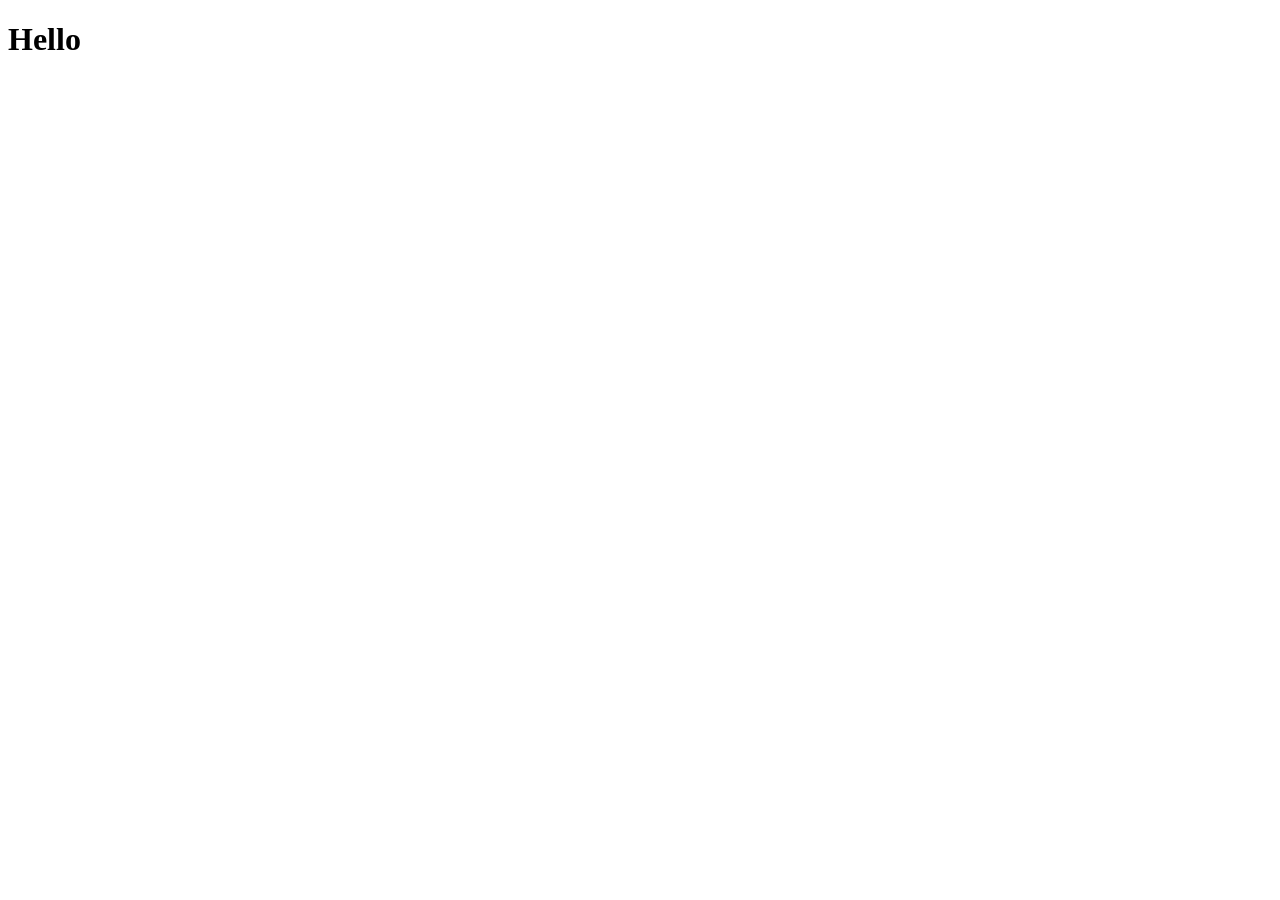
==== index.html @ c53c1aeb "index.html name change" ====
<!DOCTYPE html>
<html lang="en">
<head>
    <meta charset="UTF-8">
    <meta name="viewport" content="width=device-width, initial-scale=1.0">
    <title>Document</title>
</head>

<body>
    <h1>Hello</h1>
    <main>
        <section></section>
        <section></section>
        <section></section>
    </main>

    <header></header>

    <footer></footer>

<section></section>
</body>

</html>
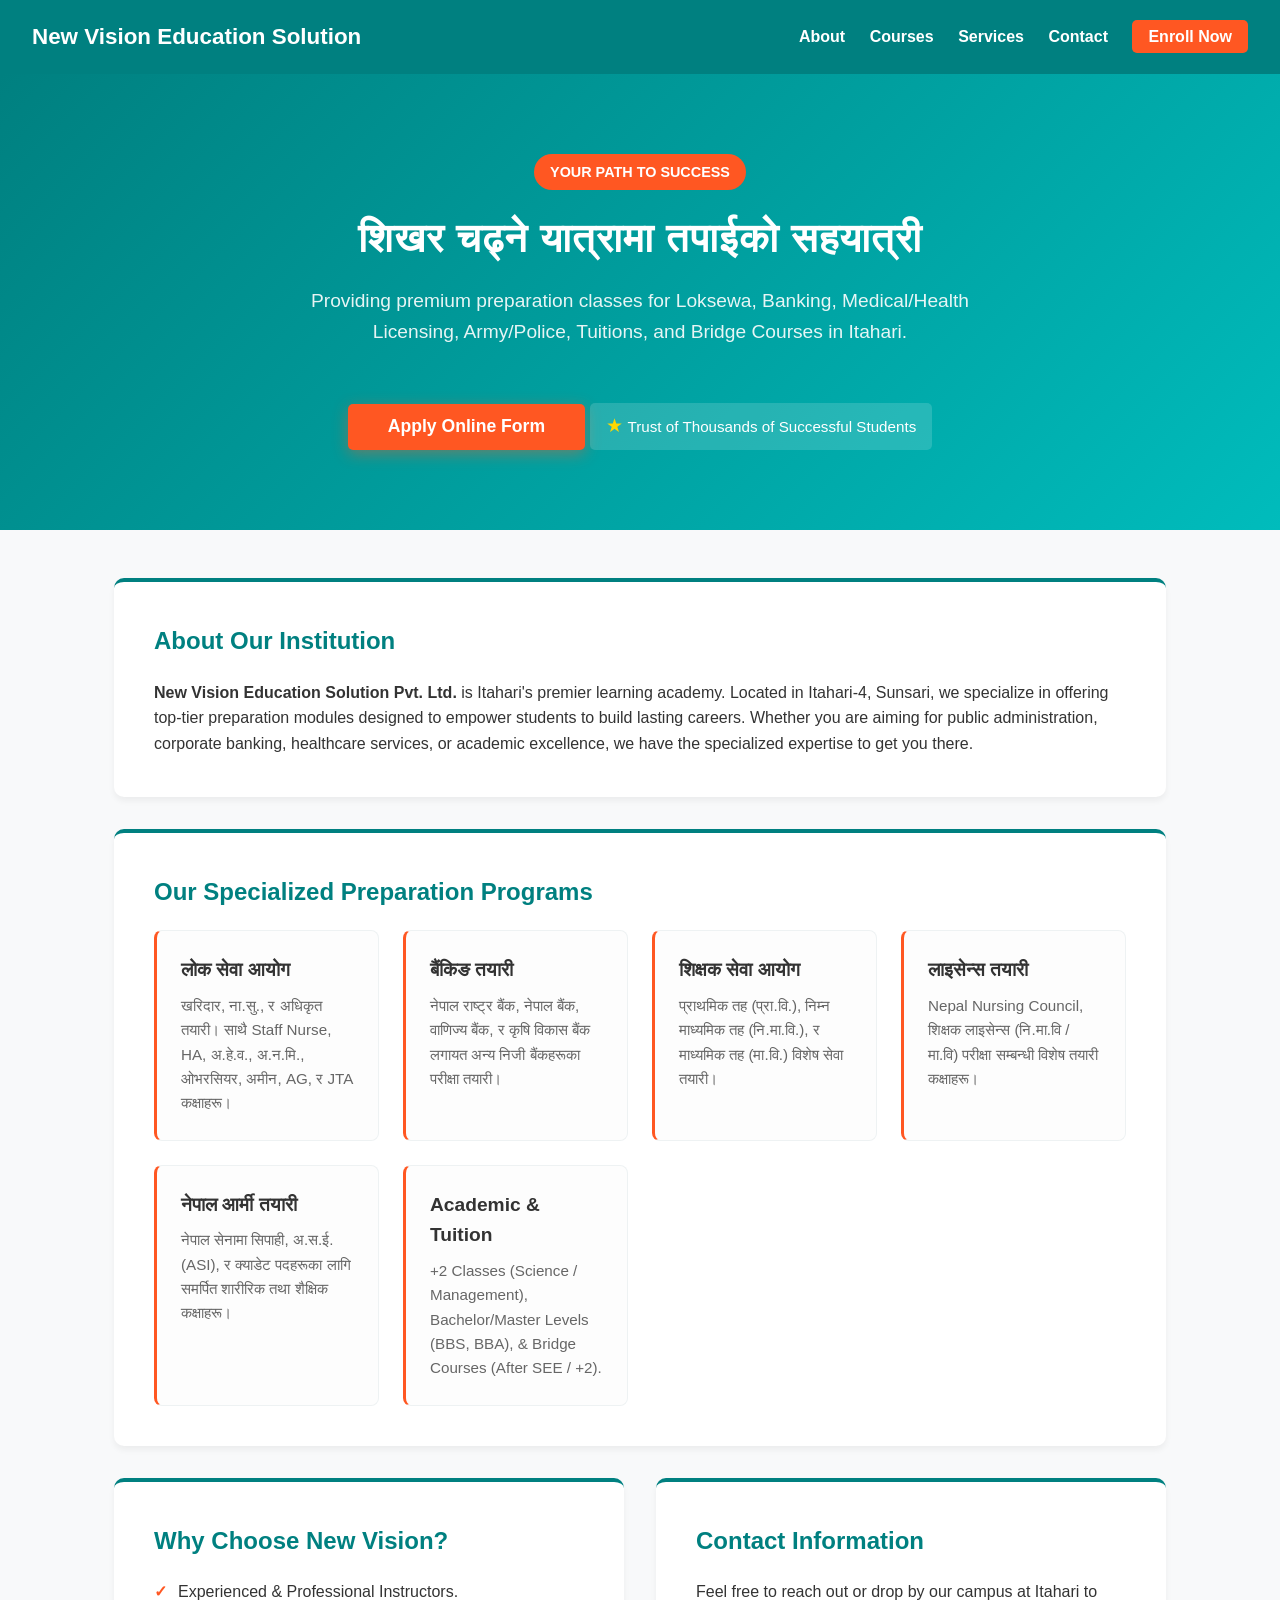
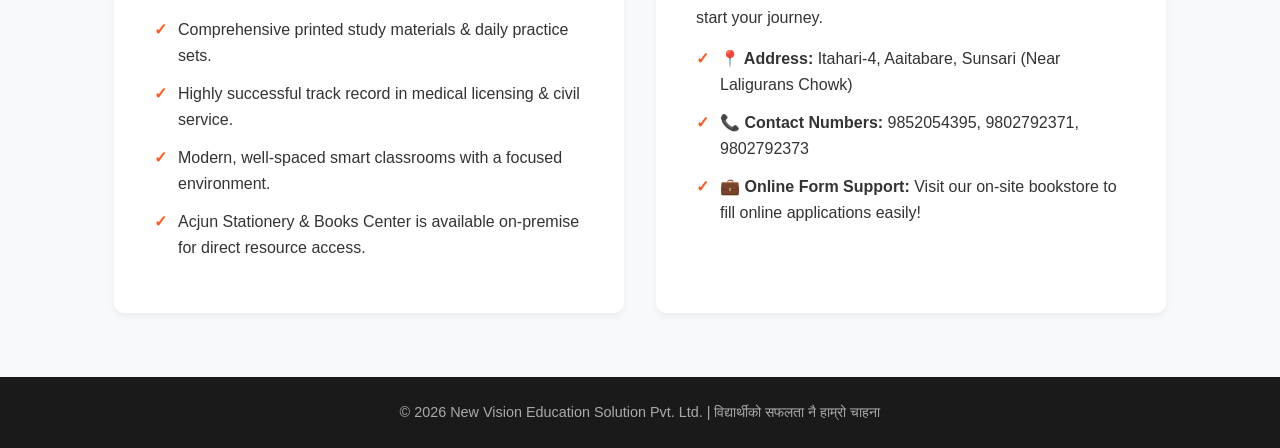
==== commit 6c4c35be: "i had added a enroll.html" ====
--- a/index.html
+++ b/index.html
@@ -3,22 +3,117 @@
 <head>
     <meta charset="UTF-8">
     <meta name="viewport" content="width=device-width, initial-scale=1.0">
-    <title>Document</title>
+    <title>New Vision Education Solution - Itahari</title>
+    <link rel="stylesheet" href="style.css">
 </head>
+<body>
 
-<body>
-    <h1>Hello</h1>
+    <!-- Header Navigation -->
+    <header>
+        <div class="logo">
+            <h1>New Vision Education Solution</h1>
+        </div>
+        <nav>
+            <a href="#about">About</a>
+            <a href="#courses">Courses</a>
+            <a href="#features">Services</a>
+            <a href="#contact">Contact</a>
+            <a href="enroll.html" style="background-color: #ff5722; padding: 0.5rem 1rem; border-radius: 5px; margin-left: 20px;">Enroll Now</a>
+        </nav>
+    </header>
+
+    <!-- Hero Banner -->
+    <div class="hero-banner">
+        <span class="badge">Your Path to Success</span>
+        <h2>शिखर चढ्ने यात्रामा तपाईको सहयात्री</h2>
+        <p>Providing premium preparation classes for Loksewa, Banking, Medical/Health Licensing, Army/Police, Tuitions, and Bridge Courses in Itahari.</p>
+        <button class="btn-enroll" onclick="window.location.href='enroll.html'">Apply Online Form</button>
+        <div class="rating-badge">
+            <span>★</span> Trust of Thousands of Successful Students
+        </div>
+    </div>
+
+    <!-- Main Content Container -->
     <main>
-        <section></section>
-        <section></section>
-        <section></section>
+        
+        <!-- About Section -->
+        <section id="about">
+            <h2>About Our Institution</h2>
+            <p><strong>New Vision Education Solution Pvt. Ltd.</strong> is Itahari's premier learning academy. Located in Itahari-4, Sunsari, we specialize in offering top-tier preparation modules designed to empower students to build lasting careers. Whether you are aiming for public administration, corporate banking, healthcare services, or academic excellence, we have the specialized expertise to get you there.</p>
+        </section>
+
+        <!-- Courses Section -->
+        <section id="courses">
+            <h2>Our Specialized Preparation Programs</h2>
+            <div class="courses-grid">
+                
+                <div class="course-card">
+                    <h3>लोक सेवा आयोग</h3>
+                    <p>खरिदार, ना.सु., र अधिकृत तयारी। साथै Staff Nurse, HA, अ.हे.व., अ.न.मि., ओभरसियर, अमीन, AG, र JTA कक्षाहरू।</p>
+                </div>
+
+                <div class="course-card">
+                    <h3>बैंकिङ तयारी</h3>
+                    <p>नेपाल राष्ट्र बैंक, नेपाल बैंक, वाणिज्य बैंक, र कृषि विकास बैंक लगायत अन्य निजी बैंकहरूका परीक्षा तयारी।</p>
+                </div>
+
+                <div class="course-card">
+                    <h3>शिक्षक सेवा आयोग</h3>
+                    <p>प्राथमिक तह (प्रा.वि.), निम्न माध्यमिक तह (नि.मा.वि.), र माध्यमिक तह (मा.वि.) विशेष सेवा तयारी।</p>
+                </div>
+
+                <div class="course-card">
+                    <h3>लाइसेन्स तयारी</h3>
+                    <p>Nepal Nursing Council, शिक्षक लाइसेन्स (नि.मा.वि / मा.वि) परीक्षा सम्बन्धी विशेष तयारी कक्षाहरू।</p>
+                </div>
+
+                <div class="course-card">
+                    <h3>नेपाल आर्मी तयारी</h3>
+                    <p>नेपाल सेनामा सिपाही, अ.स.ई. (ASI), र क्याडेट पदहरूका लागि समर्पित शारीरिक तथा शैक्षिक कक्षाहरू।</p>
+                </div>
+
+                <div class="course-card">
+                    <h3>Academic & Tuition</h3>
+                    <p>+2 Classes (Science / Management), Bachelor/Master Levels (BBS, BBA), & Bridge Courses (After SEE / +2).</p>
+                </div>
+
+            </div>
+        </section>
+
+        <!-- Dynamic Side-by-Side Grid (Services & Contact Info) -->
+        <div class="side-by-side-grid">
+            
+            <!-- Features / Services Section -->
+            <section id="features">
+                <h2>Why Choose New Vision?</h2>
+                <ul>
+                    <li>Experienced & Professional Instructors.</li>
+                    <li>Comprehensive printed study materials & daily practice sets.</li>
+                    <li>Highly successful track record in medical licensing & civil service.</li>
+                    <li>Modern, well-spaced smart classrooms with a focused environment.</li>
+                    <li>Acjun Stationery & Books Center is available on-premise for direct resource access.</li>
+                </ul>
+            </section>
+
+            <!-- Contact & Location Section -->
+            <section id="contact">
+                <h2>Contact Information</h2>
+                <p>Feel free to reach out or drop by our campus at Itahari to start your journey.</p>
+                <ul style="margin-top: 1rem;">
+                    <li><strong>📍 Address:</strong> Itahari-4, Aaitabare, Sunsari (Near Laligurans Chowk)</li>
+                    <li><strong>📞 Contact Numbers:</strong> 9852054395, 9802792371, 9802792373</li>
+                    <li><strong>💼 Online Form Support:</strong> Visit our on-site bookstore to fill online applications easily!</li>
+                </ul>
+            </section>
+
+        </div>
+
     </main>
 
-    <header></header>
+    <!-- Footer Area -->
+    <footer>
+        <p>&copy; 2026 New Vision Education Solution Pvt. Ltd. | विद्यार्थीको सफलता नै हाम्रो चाहना</p>
+    </footer>
 
-    <footer></footer>
-
-<section></section>
 </body>
-
 </html>
--- a/style.css
+++ b/style.css
@@ -0,0 +1,198 @@
+/* Base Setup */
+* {
+    margin: 0;
+    padding: 0;
+    box-sizing: border-box;
+    font-family: 'Segoe UI', Tahoma, Geneva, Verdana, sans-serif;
+}
+
+body {
+    background-color: #f8f9fa;
+    color: #333;
+    line-height: 1.6;
+}
+
+/* Header Navigation */
+header {
+    background-color: #008080;
+    color: white;
+    padding: 1.2rem 2rem;
+    display: flex;
+    justify-content: space-between;
+    align-items: center;
+    box-shadow: 0 2px 10px rgba(0, 0, 0, 0.1);
+}
+
+.logo h1 {
+    font-size: 1.4rem;
+    font-weight: 700;
+}
+
+nav a {
+    color: white;
+    text-decoration: none;
+    margin-left: 20px;
+    font-weight: 600;
+    transition: color 0.2s;
+}
+
+nav a:hover {
+    color: #ff5722;
+}
+
+/* Hero Banner */
+.hero-banner {
+    background: linear-gradient(135deg, #008080 0%, #00bcbc 100%);
+    color: white;
+    text-align: center;
+    padding: 5rem 1.5rem;
+    position: relative;
+}
+
+.hero-banner .badge {
+    background-color: #ff5722;
+    color: white;
+    padding: 0.4rem 1rem;
+    border-radius: 50px;
+    font-weight: bold;
+    display: inline-block;
+    margin-bottom: 1rem;
+    font-size: 0.9rem;
+    text-transform: uppercase;
+}
+
+.hero-banner h2 {
+    font-size: 2.5rem;
+    margin-bottom: 1rem;
+    letter-spacing: 1px;
+}
+
+.hero-banner p {
+    font-size: 1.2rem;
+    max-width: 700px;
+    margin: 0 auto 2rem auto;
+    opacity: 0.9;
+}
+
+/* Trust Badge Style */
+.rating-badge {
+    display: inline-flex;
+    align-items: center;
+    background: rgba(255, 255, 255, 0.15);
+    padding: 0.5rem 1rem;
+    border-radius: 5px;
+    margin-top: 1.5rem;
+    font-size: 0.95rem;
+}
+
+.rating-badge span {
+    color: #ffd700;
+    margin-right: 5px;
+    font-size: 1.2rem;
+}
+
+.btn-enroll {
+    background-color: #ff5722;
+    color: white;
+    padding: 0.8rem 2.5rem;
+    border: none;
+    border-radius: 5px;
+    font-size: 1.1rem;
+    font-weight: bold;
+    cursor: pointer;
+    box-shadow: 0 4px 15px rgba(255, 87, 34, 0.4);
+    transition: background 0.3s, transform 0.2s;
+}
+
+.btn-enroll:hover {
+    background-color: #e64a19;
+    transform: translateY(-2px);
+}
+
+/* Main Content Container */
+main {
+    max-width: 1100px;
+    margin: 3rem auto;
+    padding: 0 1.5rem;
+    display: flex;
+    flex-direction: column;
+    gap: 2rem;
+}
+
+/* Side-by-Side Grid Layout for Services & Contact */
+.side-by-side-grid {
+    display: grid;
+    grid-template-columns: repeat(auto-fit, minmax(300px, 1fr));
+    gap: 2rem;
+}
+
+/* Styled Sections */
+section {
+    background: white;
+    padding: 2.5rem;
+    border-radius: 10px;
+    box-shadow: 0 4px 6px rgba(0, 0, 0, 0.05);
+    border-top: 4px solid #008080;
+}
+
+section h2 {
+    color: #008080;
+    margin-bottom: 1.2rem;
+    font-size: 1.5rem;
+}
+
+/* Course Grid Layout */
+.courses-grid {
+    display: grid;
+    grid-template-columns: repeat(auto-fit, minmax(220px, 1fr));
+    gap: 1.5rem;
+    margin-top: 1rem;
+}
+
+.course-card {
+    background: #fdfdfd;
+    border: 1px solid #eef2f3;
+    padding: 1.5rem;
+    border-radius: 8px;
+    border-left: 3px solid #ff5722;
+}
+
+.course-card h3 {
+    color: #333;
+    font-size: 1.2rem;
+    margin-bottom: 0.5rem;
+}
+
+.course-card p {
+    font-size: 0.95rem;
+    color: #666;
+}
+
+/* List Items Styling */
+section ul {
+    list-style: none;
+}
+
+section ul li {
+    margin-bottom: 0.8rem;
+    position: relative;
+    padding-left: 1.5rem;
+}
+
+section ul li::before {
+    content: "✓";
+    color: #ff5722;
+    font-weight: bold;
+    position: absolute;
+    left: 0;
+}
+
+/* Footer */
+footer {
+    background-color: #1a1a1a;
+    color: #aaa;
+    text-align: center;
+    padding: 1.5rem;
+    font-size: 0.9rem;
+    margin-top: 4rem;
+}
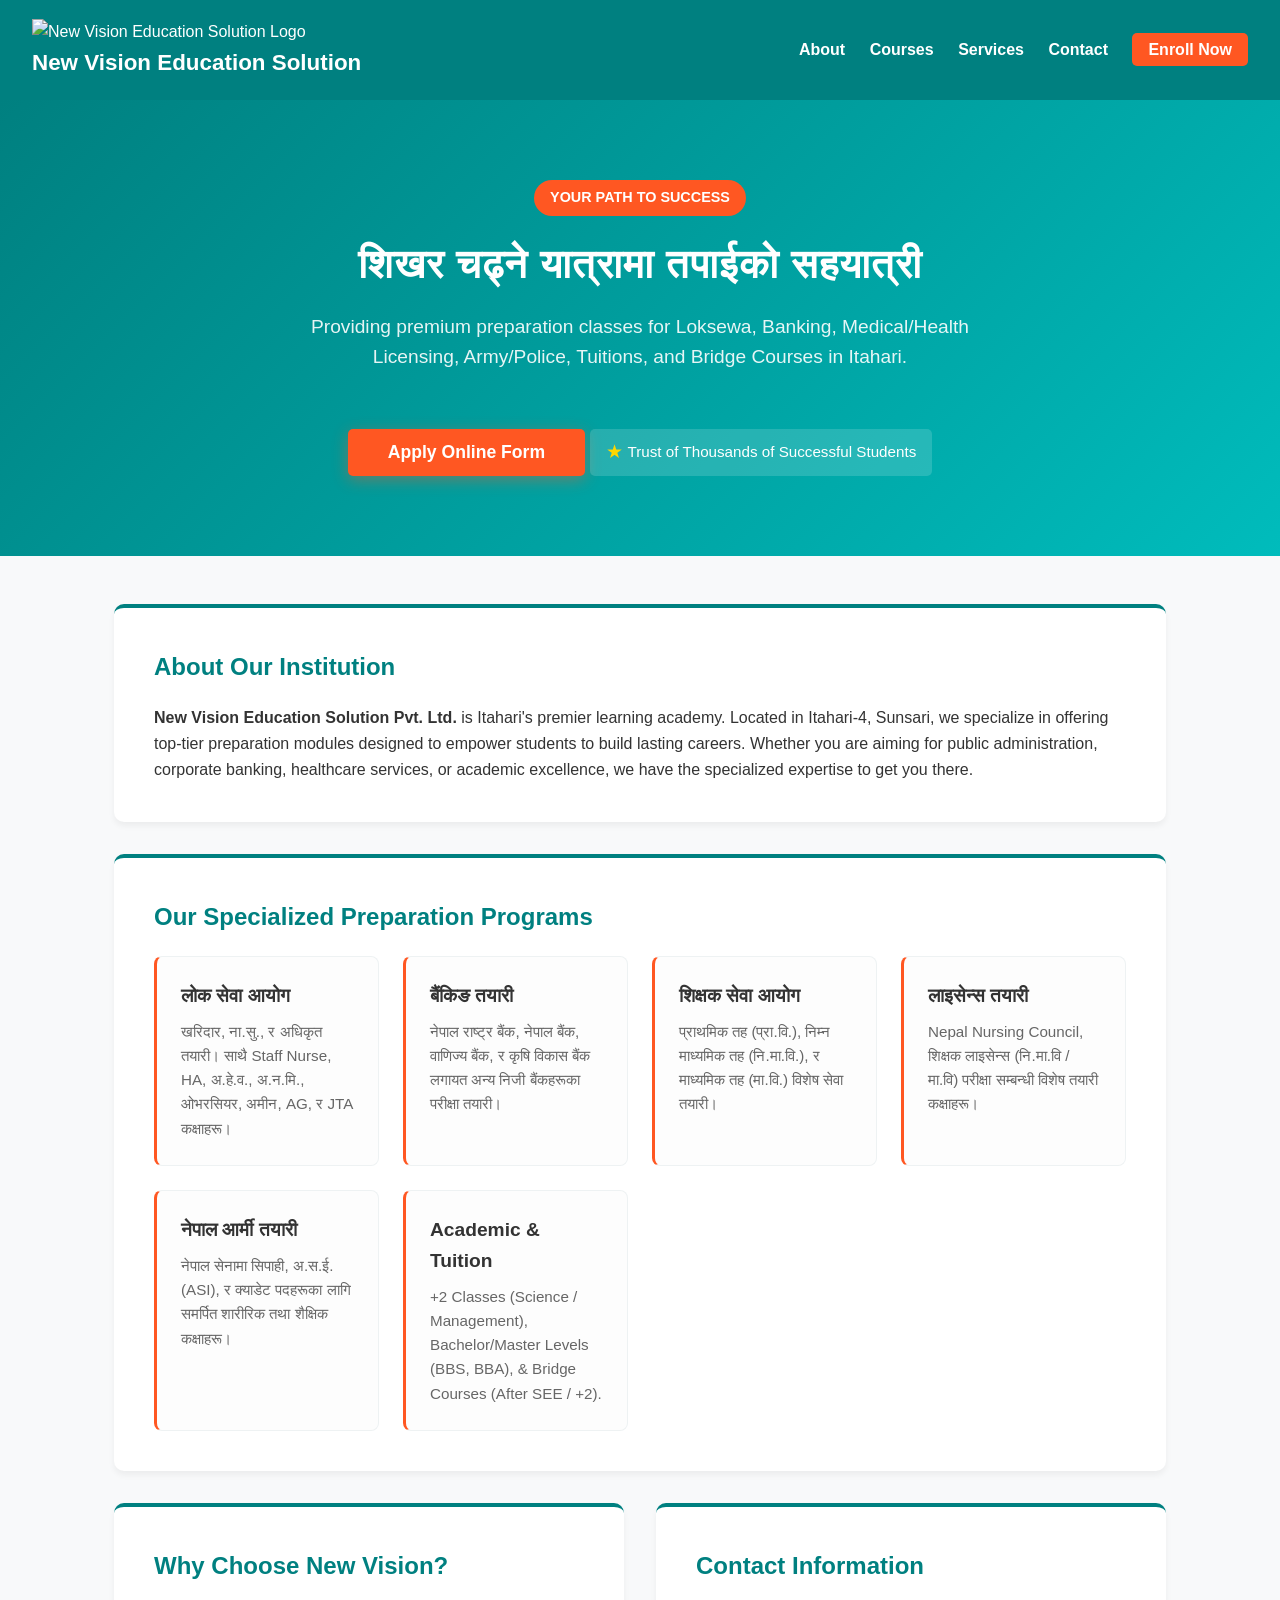
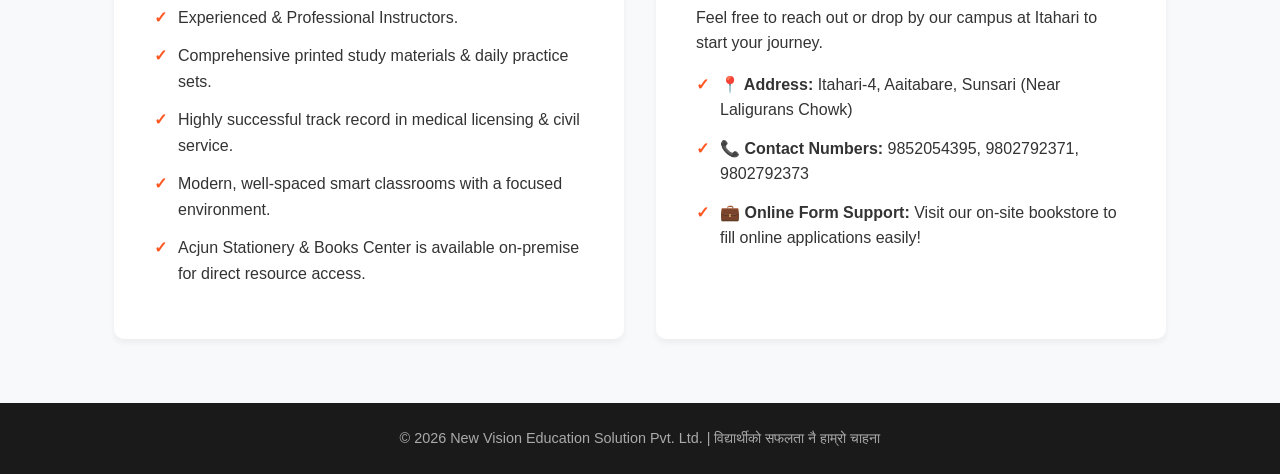
==== commit c6cb300e: "html colour  changed" ====
--- a/index.html
+++ b/index.html
@@ -11,6 +11,7 @@
     <!-- Header Navigation -->
     <header>
         <div class="logo">
+            <img src="img/logo.jpg" alt="New Vision Education Solution Logo" style="height: 50px; margin-right: 10px;">
             <h1>New Vision Education Solution</h1>
         </div>
         <nav>
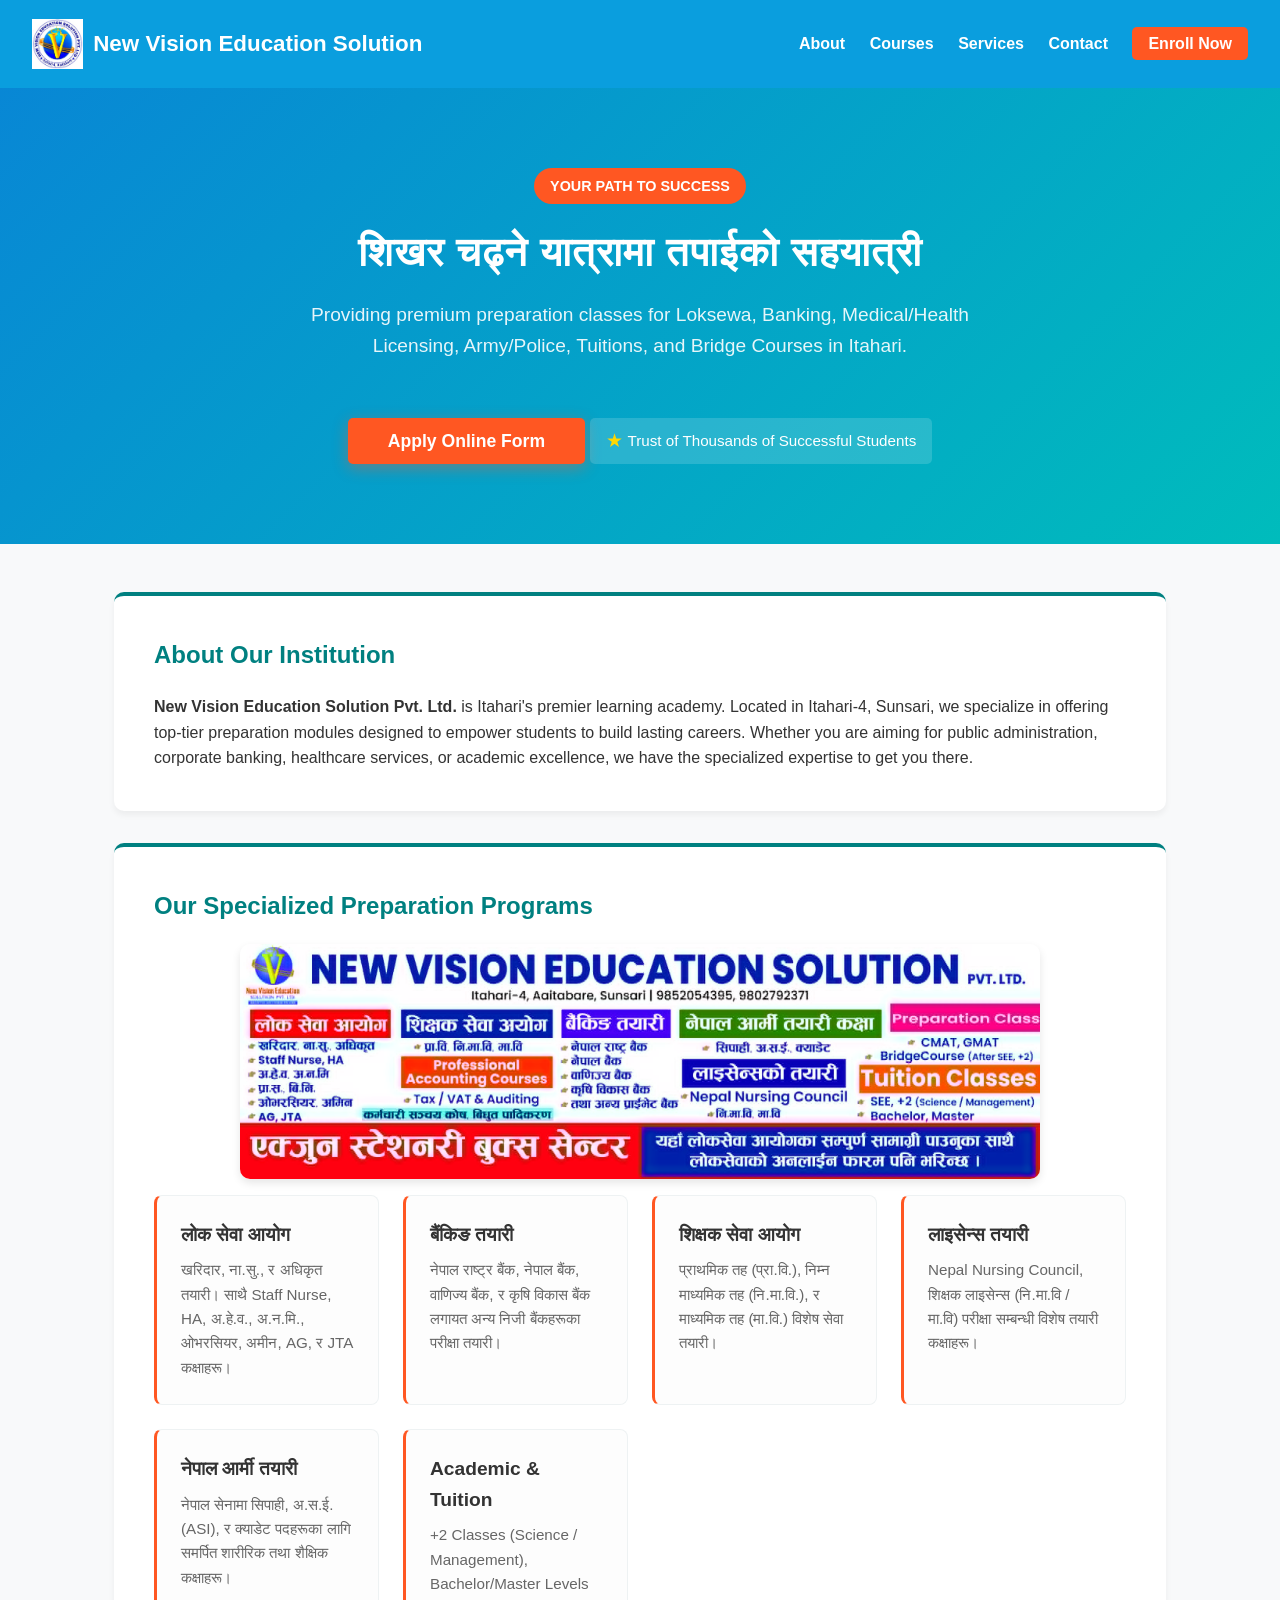
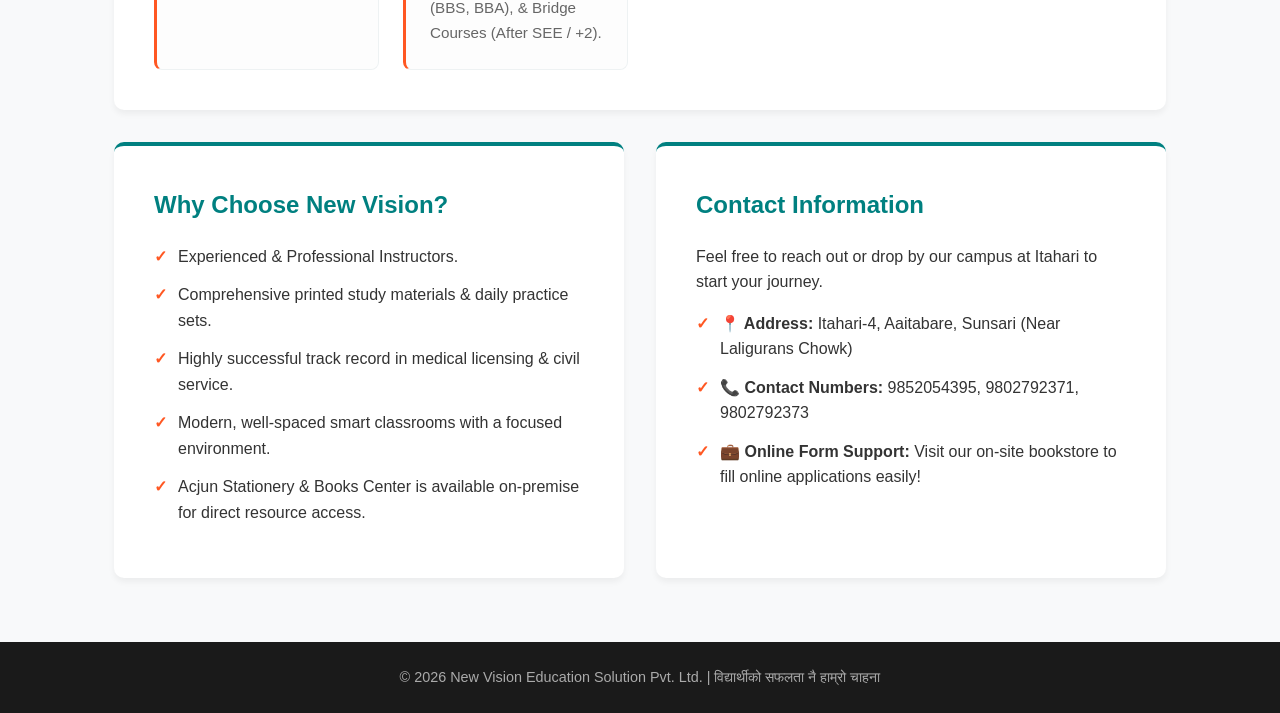
==== commit 1c36f889: "banner img added" ====
--- a/index.html
+++ b/index.html
@@ -46,6 +46,9 @@
         <!-- Courses Section -->
         <section id="courses">
             <h2>Our Specialized Preparation Programs</h2>
+
+            <img class="banner-image" src="img/banner.jpg" alt="Courses Image" style="width: 100%; max-width: 800px; display: block; margin: 0 auto; border-radius: 10px; box-shadow: 0 4px 8px rgba(0, 0, 0, 0.1);">
+            
             <div class="courses-grid">
                 
                 <div class="course-card">
--- a/style.css
+++ b/style.css
@@ -4,7 +4,7 @@
     padding: 0;
     box-sizing: border-box;
     font-family: 'Segoe UI', Tahoma, Geneva, Verdana, sans-serif;
-}
+}                                                                                                                                                                                                                                        
 
 body {
     background-color: #f8f9fa;
@@ -14,7 +14,7 @@
 
 /* Header Navigation */
 header {
-    background-color: #008080;
+    background-color: #0a9ede;
     color: white;
     padding: 1.2rem 2rem;
     display: flex;
@@ -23,6 +23,10 @@
     box-shadow: 0 2px 10px rgba(0, 0, 0, 0.1);
 }
 
+.logo{
+    display: flex;
+    align-items: center;
+}
 .logo h1 {
     font-size: 1.4rem;
     font-weight: 700;
@@ -42,7 +46,7 @@
 
 /* Hero Banner */
 .hero-banner {
-    background: linear-gradient(135deg, #008080 0%, #00bcbc 100%);
+    background: linear-gradient(135deg, #0887d5 0%, #00bcbc 100%);
     color: white;
     text-align: center;
     padding: 5rem 1.5rem;
